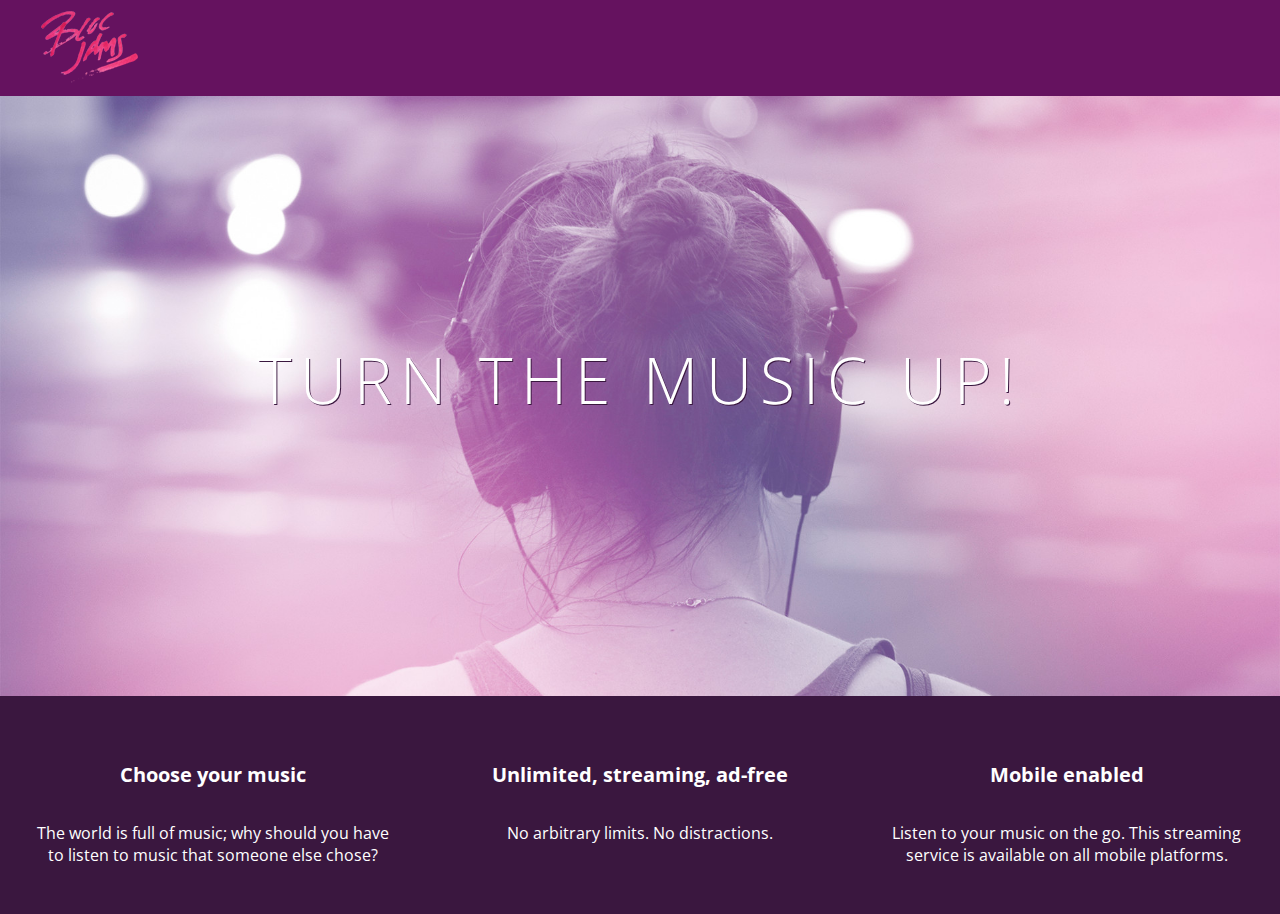
==== index.html @ a5707532 "comleted checkpoint 7" ====
<!DOCTYPE html>
 <html>
     <head>
     <title>Bloc Jams</title>
     <link rel="stylesheet" type="text/css" href="http://fonts.googleapis.com/css?family=Open+Sans:400,800,600,700,300">
     <link rel="stylesheet" type="text/css" href="http://code.ionicframework.com/ionicons/2.0.1/css/ionicons.min.css">
     <link rel="stylesheet" type="text/css" href="styles/normalize.css">
     <link rel="stylesheet" type="text/css" href="styles/main.css">
     </head>
     <body class="landing">
         <nav class="navbar"> <!-- nav bar -->
             <img src="assets/images/bloc_jams_logo.png" alt="bloc jams logo" class="logo">
         </nav>
         <section class="hero-content"> <!-- hero content -->
            <h1 class="hero-title">Turn the music up!   </h1>
         </section>
         <section class="selling-points"> <!-- selling points -->
             <div class="point">
                 <span class="ion-music-note"></span>
                 <h5 class="point-title">Choose your music</h5>
                 <p class="point-description">The world is full of music; why should you have to listen to music that someone else chose?</p>
             </div>
             <div class="point">
                 <span class="ion-radio-waves"></span>
                 <h5 class="point-title">Unlimited, streaming, ad-free</h5>
                 <p class="point-description">No arbitrary limits. No distractions.</p>
             </div>
             <div class="point">
                 <span class="ion-iphone"></span>
                 <h5 class="point-title">Mobile enabled</h5>
                 <p class="point-description">Listen to your music on the go. This streaming service is available on all mobile platforms.</p>
             </div>
         </section>
     </body>
 </html>
---- styles/main.css ----
html {
     height: 100%; /* makes sure our HTML takes up 100% of the browser window */
 }
 
 body {
     font-family: 'Open Sans'; /* sets our font to the "Open Sans" typeface */
     color: white;             /* sets the text color to white */
     min-height: 100%;         /* says the height of the body must be, at minimum, 100% of the window */
 }
 
 body.landing {
     background-color: rgb(58,23,63); /* sets the background color to an RGB value (see below) */
 }

.navbar {
     padding: 0.5rem;
     background-color: rgb(101,18,95);
 }
 
 .navbar .logo {
     position: relative; /* positioning will be explained in a resource */
     left: 2rem;
 }

.hero-content {
     position: relative; /* positioning will be explained in a resource */
     min-height: 600px;  /* hero content element must be _at least_ 600 pixels */
     background-image: url(../assets/images/bloc_jams_bg.jpg);
     background-repeat: no-repeat;
     background-position: center center;
     background-size: cover;
 }

 .hero-content .hero-title {
     position: absolute;             /* positioning will be explained in a resource */
     top: 40%;                       /* positioning will be explained in a resource */
     -webkit-transform: translateY(-50%);
     -moz-transform: translateY(-50%);
     -ms-transform: translateY(-50%);
     transform: translateY(-50%);
     width: 100%;                    /* makes sure the title inhabits the full width of its container */
     text-align: center;             /* aligns text in the horizontal center of the element */
     font-size: 4rem;                /* specifies the size of the font in root em units */
     font-weight: 300;               /* makes the font thinner or lighter weight */
     text-transform: uppercase;      /* transforms the text to be all uppercase lettering */
     letter-spacing: 0.5rem;         /* puts 0.5 root ems worth of space between each letter */
     text-shadow: 1px 1px 0px rgb(58,23,63); /* creates a shadow underneath the text for readability over the image */
 }

.selling-points {
     position: relative;
     display: table;
     width: 100%;
     -webkit-box-sizing: border-box;
     -moz-box-sizing: border-box;
     box-sizing: border-box; /* we'll explain this in a resource */
 }
 
 .point {
     display: table-cell;
     position: relative;
     width: 33.3%;
     padding: 2rem;
     text-align: center;
 }
 
 .point .point-title {
     font-size: 1.25rem;
 }
 
 .ion-music-note,
 .ion-radio-waves,
 .ion-iphone {
     color: rgb(233,50,117);
     font-size: 5rem;
 }
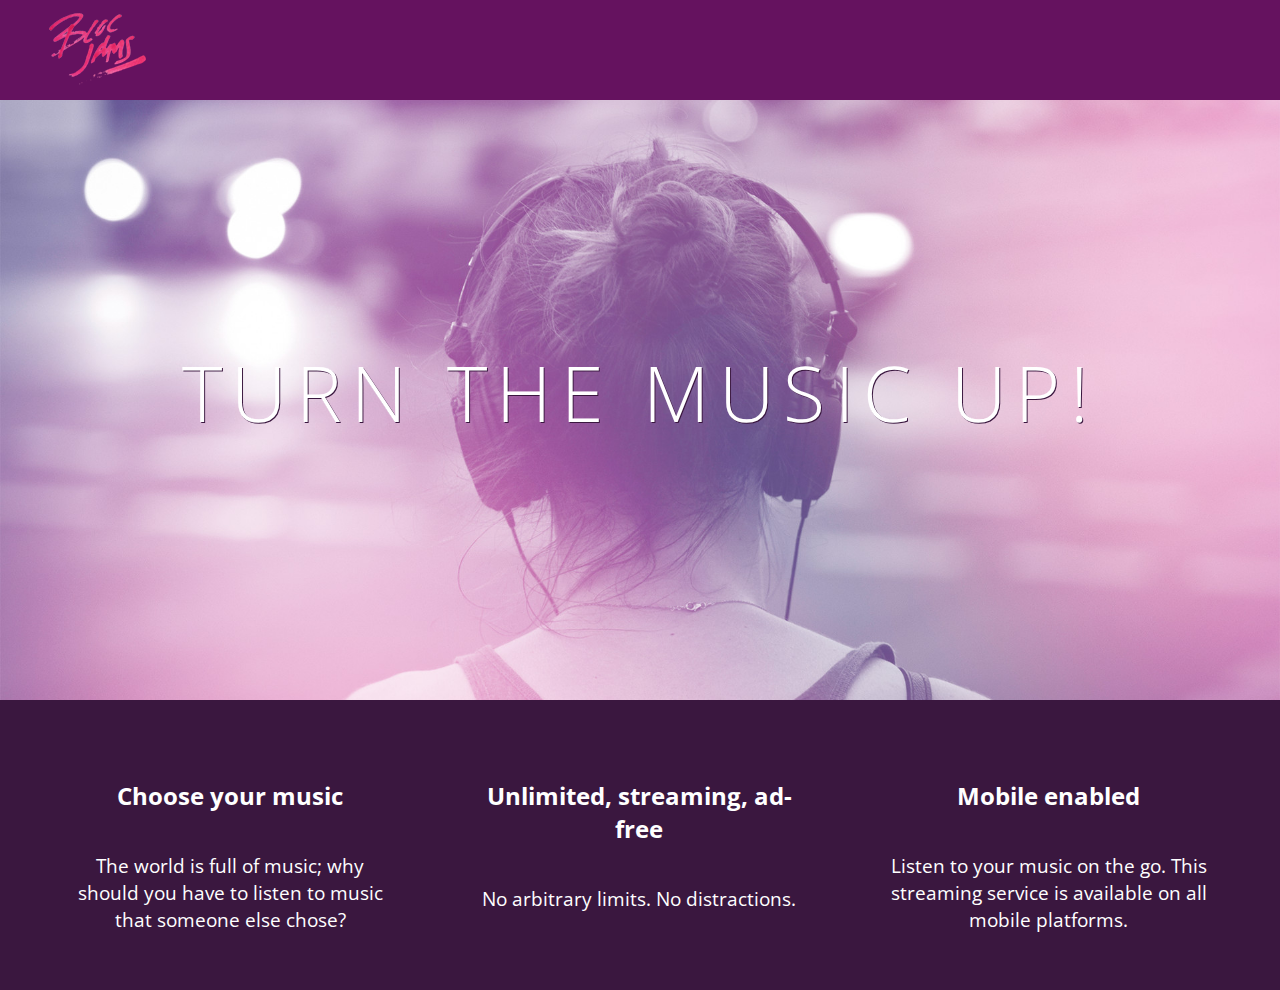
==== commit 0836b565: "completed checkpoint 8" ====
--- a/index.html
+++ b/index.html
@@ -2,10 +2,12 @@
  <html>
      <head>
      <title>Bloc Jams</title>
+     <meta name="viewport" content="width=device-width, initial-scale=1">
      <link rel="stylesheet" type="text/css" href="http://fonts.googleapis.com/css?family=Open+Sans:400,800,600,700,300">
      <link rel="stylesheet" type="text/css" href="http://code.ionicframework.com/ionicons/2.0.1/css/ionicons.min.css">
      <link rel="stylesheet" type="text/css" href="styles/normalize.css">
      <link rel="stylesheet" type="text/css" href="styles/main.css">
+     <link rel="stylesheet" type="text/css" href="styles/landing.css">
      </head>
      <body class="landing">
          <nav class="navbar"> <!-- nav bar -->
@@ -14,18 +16,18 @@
          <section class="hero-content"> <!-- hero content -->
             <h1 class="hero-title">Turn the music up!   </h1>
          </section>
-         <section class="selling-points"> <!-- selling points -->
-             <div class="point">
+         <section class="selling-points container"> <!-- selling points -->
+             <div class="point column third">
                  <span class="ion-music-note"></span>
                  <h5 class="point-title">Choose your music</h5>
                  <p class="point-description">The world is full of music; why should you have to listen to music that someone else chose?</p>
              </div>
-             <div class="point">
+             <div class="point column third">
                  <span class="ion-radio-waves"></span>
                  <h5 class="point-title">Unlimited, streaming, ad-free</h5>
                  <p class="point-description">No arbitrary limits. No distractions.</p>
              </div>
-             <div class="point">
+             <div class="point column third">
                  <span class="ion-iphone"></span>
                  <h5 class="point-title">Mobile enabled</h5>
                  <p class="point-description">Listen to your music on the go. This streaming service is available on all mobile platforms.</p>
--- a/styles/main.css
+++ b/styles/main.css
@@ -8,10 +8,7 @@
      min-height: 100%;         /* says the height of the body must be, at minimum, 100% of the window */
  }
  
- body.landing {
-     background-color: rgb(58,23,63); /* sets the background color to an RGB value (see below) */
- }
-
+ 
 .navbar {
      padding: 0.5rem;
      background-color: rgb(101,18,95);
@@ -22,55 +19,40 @@
      left: 2rem;
  }
 
-.hero-content {
-     position: relative; /* positioning will be explained in a resource */
-     min-height: 600px;  /* hero content element must be _at least_ 600 pixels */
-     background-image: url(../assets/images/bloc_jams_bg.jpg);
-     background-repeat: no-repeat;
-     background-position: center center;
-     background-size: cover;
+
+*, *:before, *:after {
+     -moz-box-sizing: border-box;
+     -webkit-box-sizing: border-box;
+     box-sizing: border-box;
  }
 
- .hero-content .hero-title {
-     position: absolute;             /* positioning will be explained in a resource */
-     top: 40%;                       /* positioning will be explained in a resource */
-     -webkit-transform: translateY(-50%);
-     -moz-transform: translateY(-50%);
-     -ms-transform: translateY(-50%);
-     transform: translateY(-50%);
-     width: 100%;                    /* makes sure the title inhabits the full width of its container */
-     text-align: center;             /* aligns text in the horizontal center of the element */
-     font-size: 4rem;                /* specifies the size of the font in root em units */
-     font-weight: 300;               /* makes the font thinner or lighter weight */
-     text-transform: uppercase;      /* transforms the text to be all uppercase lettering */
-     letter-spacing: 0.5rem;         /* puts 0.5 root ems worth of space between each letter */
-     text-shadow: 1px 1px 0px rgb(58,23,63); /* creates a shadow underneath the text for readability over the image */
+/* Medium and small screens (640px) */
+ @media (min-width: 40rem) {
+     html { font-size: 112%; }
+     
+      .column {
+         float: left;
+         padding-left: 1rem;
+         padding-right: 1rem;
+     }
+     
+     .column.full { width: 100%; }
+     .column.two-thirds { width: 66.7%; }
+     .column.half { width: 50%; }
+     .column.third { width: 33.3%; }
+     .column.fourth { width: 25%; }
+     .column.flow-opposite { float: right; } 
+   
  }
 
-.selling-points {
-     position: relative;
-     display: table;
-     width: 100%;
-     -webkit-box-sizing: border-box;
-     -moz-box-sizing: border-box;
-     box-sizing: border-box; /* we'll explain this in a resource */
+/* Large screens (1024px) */
+ @media (min-width: 64rem) {
+     html { font-size: 120%; }
+  
  }
- 
- .point {
-     display: table-cell;
-     position: relative;
-     width: 33.3%;
-     padding: 2rem;
-     text-align: center;
+
+.container {
+     margin: 0 auto;
+     max-width: 64rem;
  }
- 
- .point .point-title {
-     font-size: 1.25rem;
- }
- 
- .ion-music-note,
- .ion-radio-waves,
- .ion-iphone {
-     color: rgb(233,50,117);
-     font-size: 5rem;
- }+
--- a/styles/landing.css
+++ b/styles/landing.css
@@ -0,0 +1,51 @@
+body.landing {
+     background-color: rgb(58,23,63);
+ }
+ 
+ .hero-content {
+     position: relative;
+     min-height: 600px;
+     background-image: url(../assets/images/bloc_jams_bg.jpg);
+     background-repeat: no-repeat;
+     background-position: center center;
+     background-size: cover;
+ }
+ 
+ .hero-content .hero-title {
+     position: absolute;
+     top: 40%;
+     -webkit-transform: translateY(-50%);
+     -moz-transform: translateY(-50%);
+     transform: translateY(-50%);
+     width: 100%;
+     text-align: center;
+     font-size: 4rem;
+     font-weight: 300;
+     text-transform: uppercase;
+     letter-spacing: 0.5rem;
+     text-shadow: 1px 1px 0px rgb(58,23,63);
+ }
+ 
+ .selling-points {
+     position: relative;
+     
+     
+ }
+ 
+ .point {
+     
+     position: relative;
+     padding: 2rem;
+     text-align: center;
+ }
+ 
+ .point .point-title {
+     font-size: 1.25rem;
+ }
+ 
+ .ion-music-note,
+ .ion-radio-waves,
+ .ion-iphone {
+     color: rgb(233,50,117);
+     font-size: 5rem;
+ }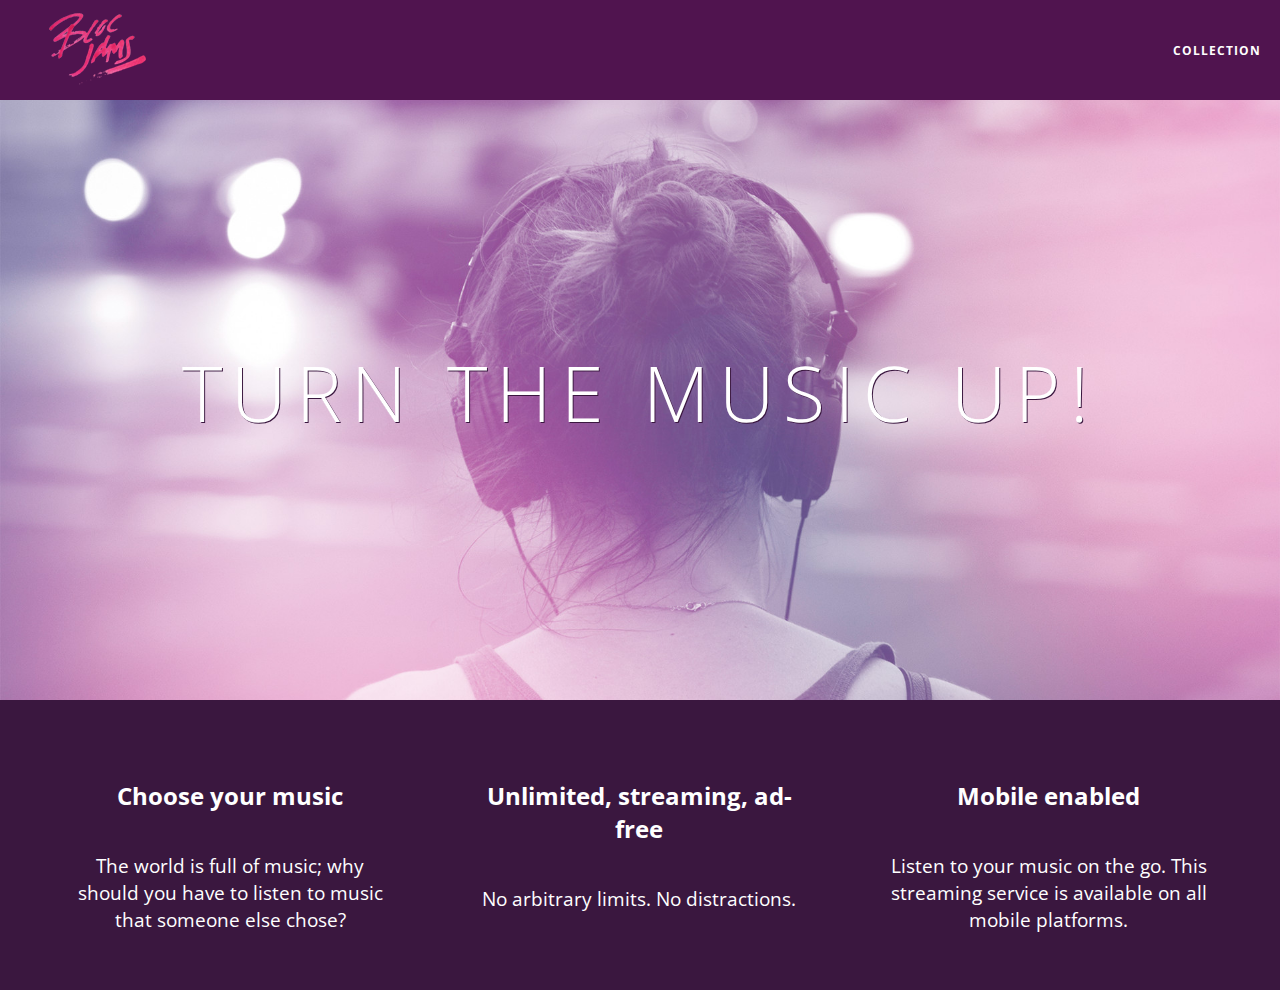
==== commit d45f787a: "completed checkpoint 9" ====
--- a/index.html
+++ b/index.html
@@ -11,12 +11,17 @@
      </head>
      <body class="landing">
          <nav class="navbar"> <!-- nav bar -->
-             <img src="assets/images/bloc_jams_logo.png" alt="bloc jams logo" class="logo">
+             <a href="index.html" class="logo">
+             <img src="assets/images/bloc_jams_logo.png" alt="bloc jams logo">
+         </a>
+         <div class="links-container">
+             <a href="collection.html" class="navbar-link">collection</a>
+         </div>
          </nav>
          <section class="hero-content"> <!-- hero content -->
             <h1 class="hero-title">Turn the music up!   </h1>
          </section>
-         <section class="selling-points container"> <!-- selling points -->
+         <section class="selling-points container clearfix"> <!-- selling points -->
              <div class="point column third">
                  <span class="ion-music-note"></span>
                  <h5 class="point-title">Choose your music</h5>
--- a/styles/main.css
+++ b/styles/main.css
@@ -10,13 +10,51 @@
  
  
 .navbar {
+     position: relative;
      padding: 0.5rem;
-     background-color: rgb(101,18,95);
+     background-color: rgba(101,18,95,0.5);
+     /* #2 */
+     z-index: 1;
  }
  
  .navbar .logo {
      position: relative; /* positioning will be explained in a resource */
      left: 2rem;
+     cursor: pointer;  /* produces the finger-pointer icon when you hover over the logo */
+ }
+
+ .navbar .links-container {
+     display: table;
+     position: absolute;
+     top: 0;
+     right: 0;
+     height: 100px;
+     color: white;
+     /* #3 */
+     text-decoration: none;
+ }
+ 
+ .links-container .navbar-link {
+     display: table-cell;
+     position: relative;
+     height: 100%;
+     padding-left: 1rem;
+     padding-right: 1rem;
+     /* #4 */
+     vertical-align: middle;
+     color: white;
+     font-size: 0.625rem;
+     letter-spacing: 0.05rem;
+     font-weight: 700;
+     text-transform: uppercase;
+     /* #3 */
+     text-decoration: none;
+     cursor: pointer;
+ }
+ 
+   /* #5 */
+ .links-container .navbar-link:hover {
+     color: rgb(233,50,117);
  }
 
 
@@ -56,3 +94,13 @@
      max-width: 64rem;
  }
 
+.clearfix:before,
+.clearfix:after {
+   content: " ";
+   display: table;
+}
+
+.clearfix:after {
+   clear: both;
+}
+
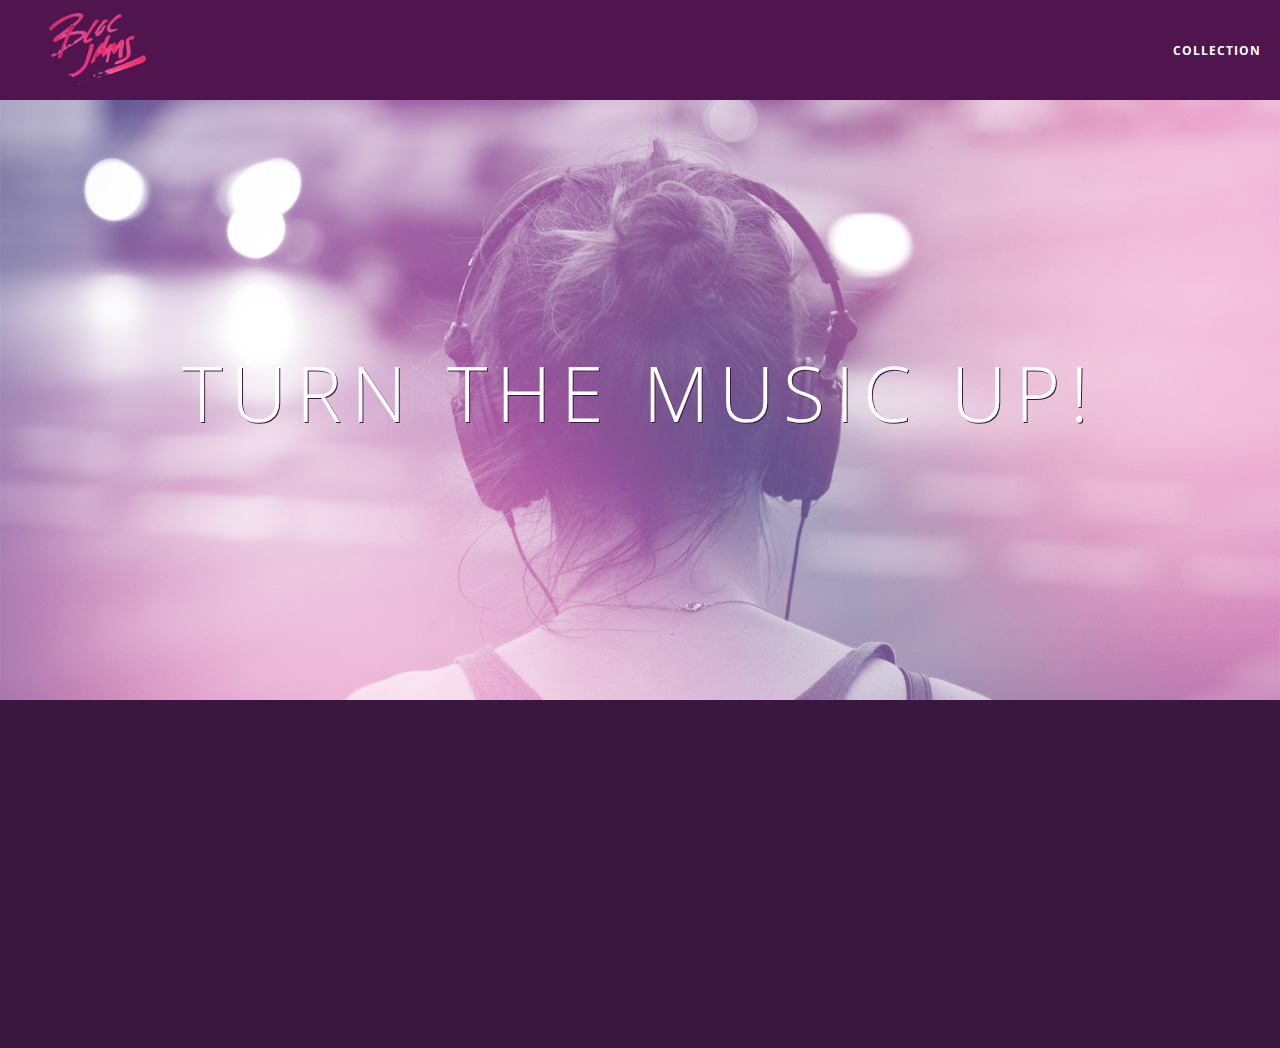
==== commit bfc7601f: "completed assignment 22" ====
--- a/index.html
+++ b/index.html
@@ -38,5 +38,6 @@
                  <p class="point-description">Listen to your music on the go. This streaming service is available on all mobile platforms.</p>
              </div>
          </section>
+         <script src="scripts/landing.js"></script>
      </body>
  </html>--- a/styles/main.css
+++ b/styles/main.css
@@ -57,6 +57,11 @@
      color: rgb(233,50,117);
  }
 
+ .links-container .navbar-link:active { 
+     background-color: white;
+
+ }
+
 
 *, *:before, *:after {
      -moz-box-sizing: border-box;
@@ -94,6 +99,11 @@
      max-width: 64rem;
  }
 
+.container.narrow {
+     max-width: 56rem;
+ }
+
+
 .clearfix:before,
 .clearfix:after {
    content: " ";
--- a/styles/landing.css
+++ b/styles/landing.css
@@ -37,6 +37,16 @@
      position: relative;
      padding: 2rem;
      text-align: center;
+     opacity: 0;
+     -webkit-transform: scaleX(0.9) translateY(3rem);
+     -moz-transform: scaleX(0.9) translateY(3rem);
+     transform: scaleX(0.9) translateY(3rem);
+     -webkit-transition: all 0.25s ease-in-out;
+     -moz-transition: all 0.25s ease-in-out;
+     transition: all 0.25s ease-in-out;
+     -webkit-transition-delay: 0.2s;
+     -moz-transition-delay: 0.2s;
+     transition-delay: 0.2s;
  }
  
  .point .point-title {
